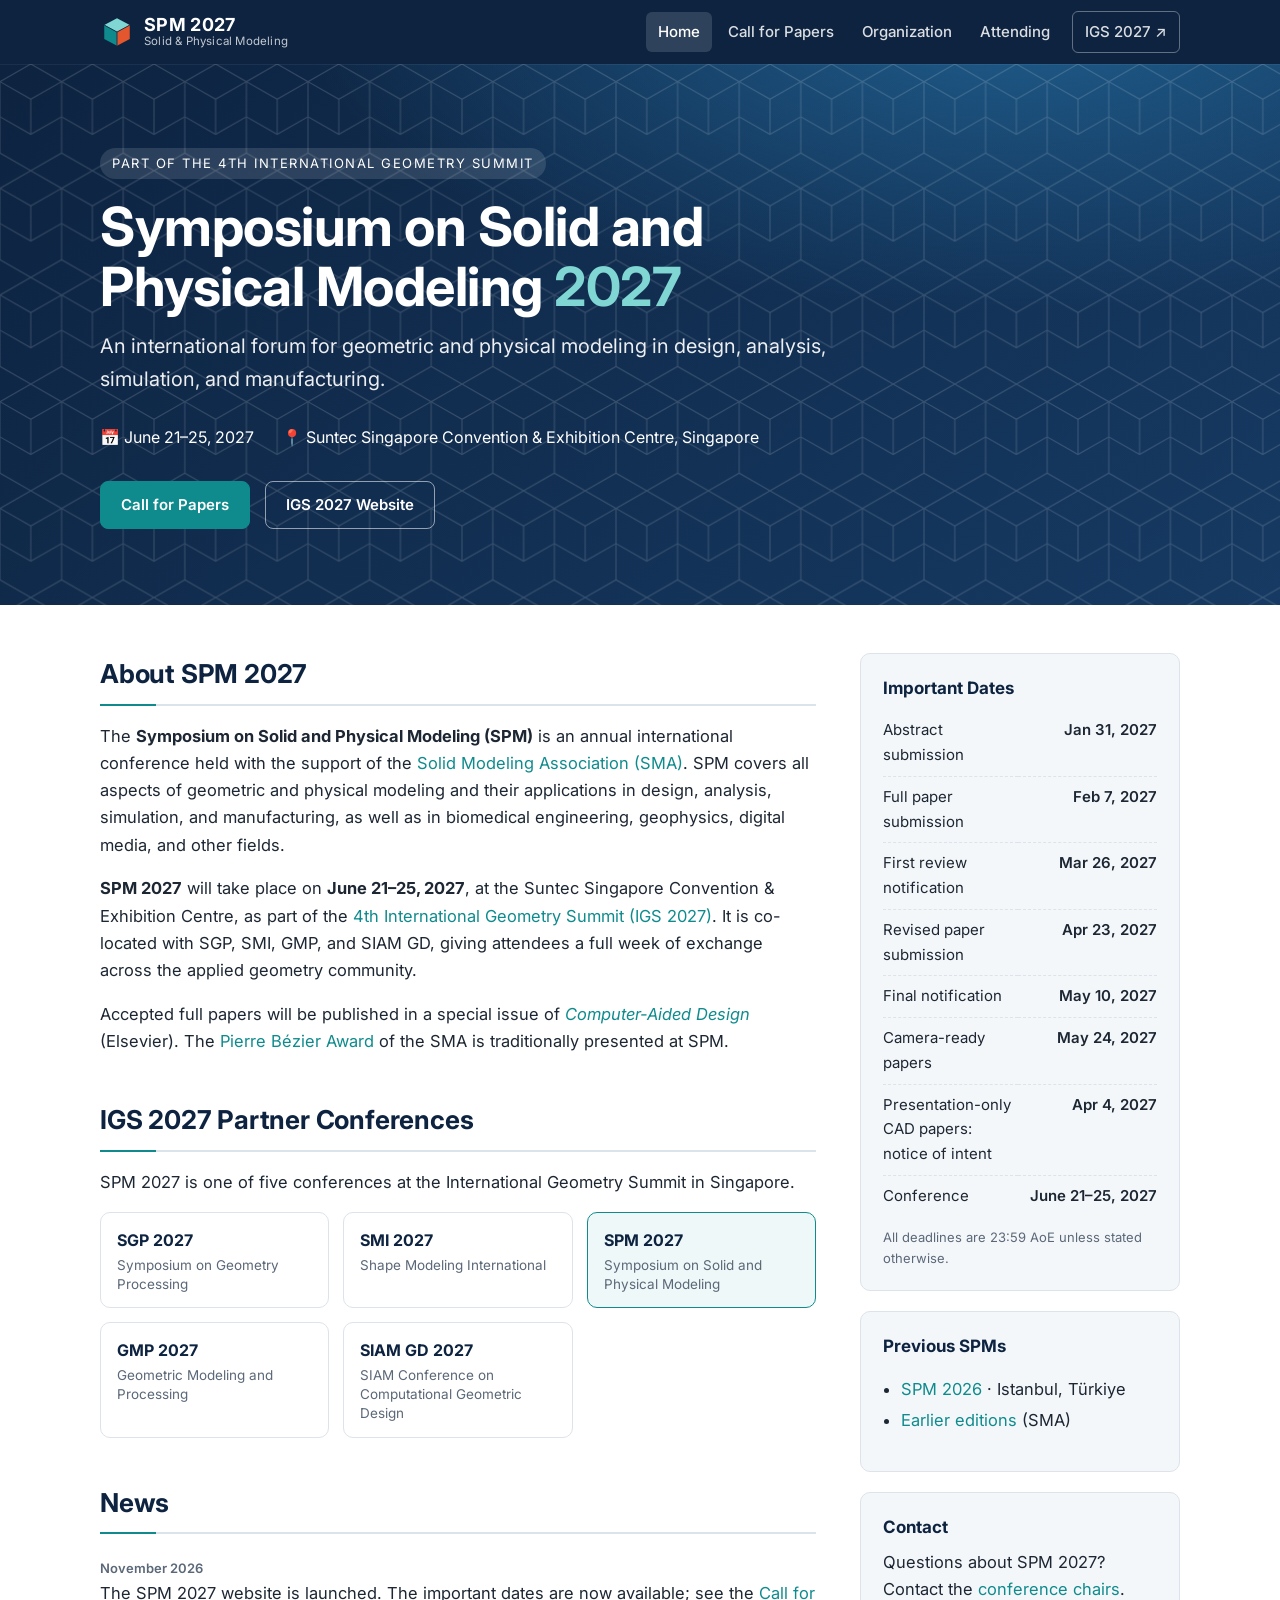
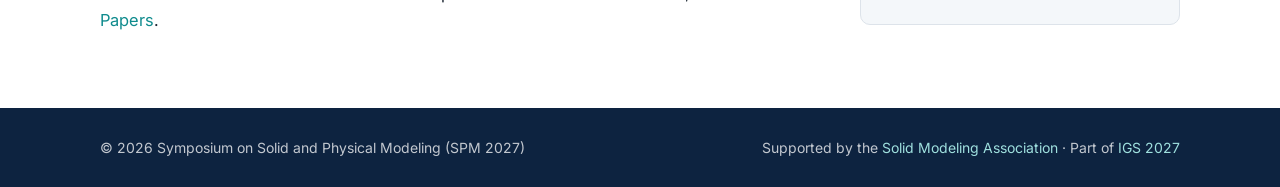
==== index.html @ 572a2ec4 "Initial SPM 2027 website Home, Call for Papers, Organization, and Attending pages.  Co-Authored-By: " ====
<!DOCTYPE html>
<html lang="en">
<head>
  <meta charset="utf-8">
  <meta name="viewport" content="width=device-width, initial-scale=1">
  <title>SPM 2027 · Symposium on Solid and Physical Modeling</title>
  <meta name="description" content="SPM 2027, the Symposium on Solid and Physical Modeling, June 21–25, 2027, Singapore, part of the International Geometry Summit (IGS 2027).">
  <link rel="icon" href="assets/logo.svg" type="image/svg+xml">
  <link rel="preconnect" href="https://fonts.googleapis.com">
  <link href="https://fonts.googleapis.com/css2?family=Inter:wght@400;500;600;700&display=swap" rel="stylesheet">
  <link rel="stylesheet" href="assets/style.css">
  <script src="assets/main.js" defer></script>
</head>
<body>

<!-- ===== Header (same on every page; update the "active" class) ===== -->
<header class="site-header">
  <div class="wrap">
    <a class="brand" href="index.html">
      <img class="logo" src="assets/logo.svg" alt="">
      <span>SPM 2027<small>Solid &amp; Physical Modeling</small></span>
    </a>
    <button class="nav-toggle" aria-label="Menu" aria-expanded="false">&#9776;</button>
    <nav class="nav">
      <a href="index.html" class="active">Home</a>
      <a href="cfp.html">Call for Papers</a>
      <a href="organization.html">Organization</a>
      <a href="attending.html">Attending</a>
      <a href="https://igs2027singapore.github.io/" class="igs">IGS 2027 &#8599;</a>
    </nav>
  </div>
</header>

<!-- ===== Hero ===== -->
<div class="hero">
  <svg class="pattern" aria-hidden="true">
    <defs>
      <pattern id="iso" width="56" height="97" patternUnits="userSpaceOnUse" patternTransform="scale(1.1)">
        <g fill="none" stroke="#ffffff" stroke-width="1">
          <polygon points="28,0 56,16 28,32 0,16"/>
          <polyline points="0,16 0,48 28,64 56,48 56,16"/>
          <line x1="28" y1="32" x2="28" y2="64"/>
          <polyline points="0,48 0,81 28,97"/>
          <polyline points="56,48 56,81 28,97"/>
        </g>
      </pattern>
    </defs>
    <rect width="100%" height="100%" fill="url(#iso)"/>
  </svg>
  <div class="wrap">
    <div class="kicker">Part of the 4th International Geometry Summit</div>
    <h1>Symposium on Solid and<br>Physical Modeling <span class="yr">2027</span></h1>
    <p class="sub">An international forum for geometric and physical modeling in design, analysis, simulation, and manufacturing.</p>
    <div class="meta">
      <div>&#128197; June 21–25, 2027</div>
      <div>&#128205; Suntec Singapore Convention &amp; Exhibition Centre, Singapore</div>
    </div>
    <a class="btn" href="cfp.html">Call for Papers</a>
    <a class="btn ghost" href="https://igs2027singapore.github.io/">IGS 2027 Website</a>
  </div>
</div>

<main>
  <div class="wrap grid">

    <!-- ===== Main column ===== -->
    <div>
      <section id="about">
        <h2>About SPM 2027</h2>
        <p>
          The <b>Symposium on Solid and Physical Modeling (SPM)</b> is an annual international conference
          held with the support of the <a href="https://www.solidmodeling.org/">Solid Modeling Association (SMA)</a>.
          SPM covers all aspects of geometric and physical modeling and their applications in design, analysis,
          simulation, and manufacturing, as well as in biomedical engineering, geophysics, digital media, and other fields.
        </p>
        <p>
          <b>SPM 2027</b> will take place on <b>June 21–25, 2027</b>, at the Suntec Singapore Convention &amp; Exhibition Centre,
          as part of the <a href="https://igs2027singapore.github.io/">4th International Geometry Summit (IGS 2027)</a>.
          It is co-located with SGP, SMI, GMP, and SIAM GD, giving attendees a full week of exchange across the applied
          geometry community.
        </p>
        <p>
          <!-- TODO: confirm publication venue for 2027 -->
          Accepted full papers will be published in a special issue of
          <a href="https://www.sciencedirect.com/journal/computer-aided-design"><i>Computer-Aided Design</i></a> (Elsevier).
          The <a href="https://www.solidmodeling.org/">Pierre Bézier Award</a> of the SMA
          is traditionally presented at SPM.
        </p>
      </section>

      <section id="partners">
        <h2>IGS 2027 Partner Conferences</h2>
        <p>SPM 2027 is one of five conferences at the International Geometry Summit in Singapore.</p>
        <div class="partners">
          <!-- TODO: add URLs for SGP and SIAM GD once their 2027 sites are live -->
          <a class="partner" href="https://igs2027singapore.github.io/"><b>SGP 2027</b><span>Symposium on Geometry Processing</span></a>
          <a class="partner" href="https://smiconf.github.io/"><b>SMI 2027</b><span>Shape Modeling International</span></a>
          <a class="partner self" href="index.html"><b>SPM 2027</b><span>Symposium on Solid and Physical Modeling</span></a>
          <a class="partner" href="https://gmp-conference-2027.github.io/gmp2027/#/"><b>GMP 2027</b><span>Geometric Modeling and Processing</span></a>
          <a class="partner" href="https://igs2027singapore.github.io/"><b>SIAM GD 2027</b><span>SIAM Conference on Computational Geometric Design</span></a>
        </div>
      </section>

      <section id="news">
        <h2>News</h2>
        <ul class="news">
          <li><time datetime="2026-11">November 2026</time>The SPM 2027 website is launched. The important dates are now available; see the <a href="cfp.html">Call for Papers</a>.</li>
        </ul>
      </section>
    </div>

    <!-- ===== Sidebar ===== -->
    <aside>
      <div class="card">
        <h3>Important Dates</h3>
        <table class="dates">
          <tr><td>Abstract submission</td><td>Jan 31, 2027</td></tr>
          <tr><td>Full paper submission</td><td>Feb 7, 2027</td></tr>
          <tr><td>First review notification</td><td>Mar 26, 2027</td></tr>
          <tr><td>Revised paper submission</td><td>Apr 23, 2027</td></tr>
          <tr><td>Final notification</td><td>May 10, 2027</td></tr>
          <tr><td>Camera-ready papers</td><td>May 24, 2027</td></tr>
          <tr><td>Presentation-only CAD papers: notice of intent</td><td>Apr 4, 2027</td></tr>
          <tr><td>Conference</td><td>June 21–25, 2027</td></tr>
        </table>
        <p class="note">All deadlines are 23:59 AoE unless stated otherwise.</p>
      </div>

      <div class="card">
        <h3>Previous SPMs</h3>
        <ul class="plain">
          <li><a href="https://spmconf2026.github.io/">SPM 2026</a> · Istanbul, Türkiye</li>
          <li><a href="https://www.solidmodeling.org/">Earlier editions</a> (SMA)</li>
        </ul>
      </div>

      <div class="card">
        <h3>Contact</h3>
        <!-- TODO: add the conference contact email -->
        <p style="margin:0">Questions about SPM 2027? Contact the <a href="organization.html">conference chairs</a>.</p>
      </div>
    </aside>

  </div>
</main>

<footer class="site-footer">
  <div class="wrap">
    <div>© <span id="year">2026</span> Symposium on Solid and Physical Modeling (SPM 2027)</div>
    <div>Supported by the <a href="https://www.solidmodeling.org/">Solid Modeling Association</a> · Part of <a href="https://igs2027singapore.github.io/">IGS 2027</a></div>
  </div>
</footer>

</body>
</html>
---- assets/style.css ----
/* SPM 2027 — shared stylesheet */
:root {
  --navy: #0d2340;
  --navy-2: #163a63;
  --accent: #0f8b8d;
  --accent-2: #e4572e;      /* small Singapore-red touch */
  --ink: #1d2733;
  --muted: #5b6878;
  --line: #dde3ea;
  --bg: #ffffff;
  --bg-soft: #f4f7fa;
  --radius: 10px;
  --maxw: 1120px;
}

* { box-sizing: border-box; }
html { scroll-behavior: smooth; }
body {
  margin: 0;
  font-family: "Inter", system-ui, -apple-system, "Segoe UI", Roboto, Helvetica, Arial, sans-serif;
  color: var(--ink);
  background: var(--bg);
  line-height: 1.65;
  font-size: 16.5px;
}
a { color: var(--accent); text-decoration: none; }
a:hover { text-decoration: underline; }
img { max-width: 100%; }

.wrap { max-width: var(--maxw); margin: 0 auto; padding: 0 20px; }

/* ---------- Header / nav ---------- */
.site-header {
  position: sticky; top: 0; z-index: 50;
  background: var(--navy);
  color: #fff;
  box-shadow: 0 1px 0 rgba(255,255,255,.06);
}
.site-header .wrap { display: flex; align-items: center; justify-content: space-between; height: 64px; }
.brand { display: flex; align-items: center; gap: 10px; color: #fff; font-weight: 700; letter-spacing: .3px; }
.brand:hover { text-decoration: none; }
.brand .logo { width: 34px; height: 34px; }
.brand small { display: block; font-weight: 400; font-size: 11.5px; opacity: .75; letter-spacing: .2px; line-height: 1.2; }
.brand span { line-height: 1.15; font-size: 18px; }

.nav { display: flex; gap: 4px; align-items: center; }
.nav a {
  color: rgba(255,255,255,.85); padding: 8px 12px; border-radius: 6px; font-size: 15px; font-weight: 500;
}
.nav a:hover { color: #fff; background: rgba(255,255,255,.08); text-decoration: none; }
.nav a.active { color: #fff; background: rgba(255,255,255,.14); }
.nav a.igs { border: 1px solid rgba(255,255,255,.35); margin-left: 6px; }

.nav-toggle {
  display: none; background: none; border: 0; color: #fff; font-size: 26px; cursor: pointer; padding: 6px 8px;
}

@media (max-width: 820px) {
  .nav-toggle { display: block; }
  .nav {
    display: none; position: absolute; top: 64px; left: 0; right: 0;
    flex-direction: column; align-items: stretch; background: var(--navy); padding: 8px 16px 16px;
  }
  .nav.open { display: flex; }
  .nav a.igs { margin-left: 0; text-align: center; }
}

/* ---------- Hero ---------- */
.hero {
  position: relative; overflow: hidden;
  background: radial-gradient(1200px 500px at 80% -10%, #1f5d8c 0%, transparent 60%),
              linear-gradient(135deg, var(--navy) 0%, var(--navy-2) 100%);
  color: #fff;
}
.hero .pattern { position: absolute; inset: 0; width: 100%; height: 100%; opacity: .16; }
.hero .wrap { position: relative; padding: 84px 20px 76px; }
.hero .kicker {
  display: inline-block; font-size: 13px; letter-spacing: 1.5px; text-transform: uppercase;
  background: rgba(255,255,255,.12); padding: 5px 12px; border-radius: 999px; margin-bottom: 18px;
}
.hero h1 { font-size: clamp(32px, 5vw, 54px); line-height: 1.1; margin: 0 0 14px; letter-spacing: -.5px; }
.hero h1 .yr { color: #7fd6d3; }
.hero p.sub { font-size: clamp(16px, 2vw, 20px); margin: 0 0 28px; opacity: .92; max-width: 760px; }
.hero .meta { display: flex; flex-wrap: wrap; gap: 12px 28px; font-size: 16px; margin-bottom: 30px; }
.hero .meta div { display: flex; align-items: center; gap: 8px; }
.btn {
  display: inline-block; padding: 11px 20px; border-radius: 8px; font-weight: 600; font-size: 15px;
  background: var(--accent); color: #fff; border: 1px solid var(--accent);
}
.btn:hover { text-decoration: none; filter: brightness(1.08); }
.btn.ghost { background: transparent; border-color: rgba(255,255,255,.55); color: #fff; }
.btn + .btn { margin-left: 10px; }

.page-hero { background: linear-gradient(135deg, var(--navy) 0%, var(--navy-2) 100%); color: #fff; }
.page-hero .wrap { padding: 44px 20px 40px; }
.page-hero h1 { margin: 0; font-size: clamp(26px, 4vw, 38px); }
.page-hero p { margin: 6px 0 0; opacity: .85; }

/* ---------- Layout ---------- */
main { padding: 48px 0 64px; }
.grid { display: grid; grid-template-columns: minmax(0, 1fr) 320px; gap: 44px; }
@media (max-width: 920px) { .grid { grid-template-columns: 1fr; } }

section + section { margin-top: 44px; }
h2 {
  font-size: 26px; margin: 0 0 14px; color: var(--navy); letter-spacing: -.2px;
  padding-bottom: 8px; border-bottom: 2px solid var(--line); position: relative;
}
h2::after { content: ""; position: absolute; left: 0; bottom: -2px; width: 56px; height: 2px; background: var(--accent); }
h3 { font-size: 19px; color: var(--navy); margin: 26px 0 8px; }

.card {
  background: var(--bg-soft); border: 1px solid var(--line); border-radius: var(--radius); padding: 20px 22px;
}
.card + .card { margin-top: 20px; }
.card h3 { margin-top: 0; }

aside .card h3 { font-size: 17px; }

/* Important dates */
table.dates { width: 100%; border-collapse: collapse; font-size: 15px; }
table.dates td { padding: 8px 0; border-bottom: 1px dashed var(--line); vertical-align: top; }
table.dates td:last-child { text-align: right; font-weight: 600; white-space: nowrap; padding-left: 12px; }
table.dates tr:last-child td { border-bottom: 0; }
.note { font-size: 13px; color: var(--muted); margin: 10px 0 0; }

.tba { color: var(--accent-2); font-weight: 600; }

/* Topics list */
ul.topics { columns: 2; column-gap: 32px; padding-left: 18px; margin: 10px 0 0; }
ul.topics li { break-inside: avoid; margin-bottom: 4px; }
@media (max-width: 640px) { ul.topics { columns: 1; } }

/* News */
ul.news { list-style: none; padding: 0; margin: 0; }
ul.news li { padding: 10px 0; border-bottom: 1px solid var(--line); }
ul.news li:last-child { border-bottom: 0; }
ul.news time { display: block; font-size: 13px; color: var(--muted); font-weight: 600; }

/* Partner conferences */
.partners { display: grid; grid-template-columns: repeat(auto-fill, minmax(190px, 1fr)); gap: 14px; margin-top: 14px; }
.partner {
  display: block; border: 1px solid var(--line); border-radius: var(--radius); padding: 14px 16px; color: var(--ink);
  background: #fff; transition: border-color .15s, box-shadow .15s;
}
.partner:hover { text-decoration: none; border-color: var(--accent); box-shadow: 0 4px 14px rgba(13,35,64,.08); }
.partner b { display: block; color: var(--navy); font-size: 16px; }
.partner span { font-size: 13.5px; color: var(--muted); line-height: 1.4; display: block; margin-top: 2px; }
.partner.self { border-color: var(--accent); background: #eef8f8; }

/* People */
.people { display: grid; grid-template-columns: repeat(auto-fill, minmax(230px, 1fr)); gap: 16px; margin-top: 12px; }
.person {
  border: 1px solid var(--line); border-radius: var(--radius); padding: 18px; background: #fff;
  display: flex; gap: 14px; align-items: center;
}
.avatar {
  flex: 0 0 52px; width: 52px; height: 52px; border-radius: 50%;
  background: linear-gradient(135deg, var(--navy-2), var(--accent));
  color: #fff; display: flex; align-items: center; justify-content: center; font-weight: 700; font-size: 17px;
}
.avatar img { width: 100%; height: 100%; border-radius: 50%; object-fit: cover; }
.person b { display: block; color: var(--navy); }
.person span { font-size: 14px; color: var(--muted); line-height: 1.4; display: block; }

ul.plain { padding-left: 18px; }
ul.plain li { margin-bottom: 4px; }

/* Footer */
.site-footer { background: var(--navy); color: rgba(255,255,255,.75); font-size: 14px; }
.site-footer .wrap { padding: 28px 20px; display: flex; flex-wrap: wrap; justify-content: space-between; gap: 12px; }
.site-footer a { color: #9fe0de; }
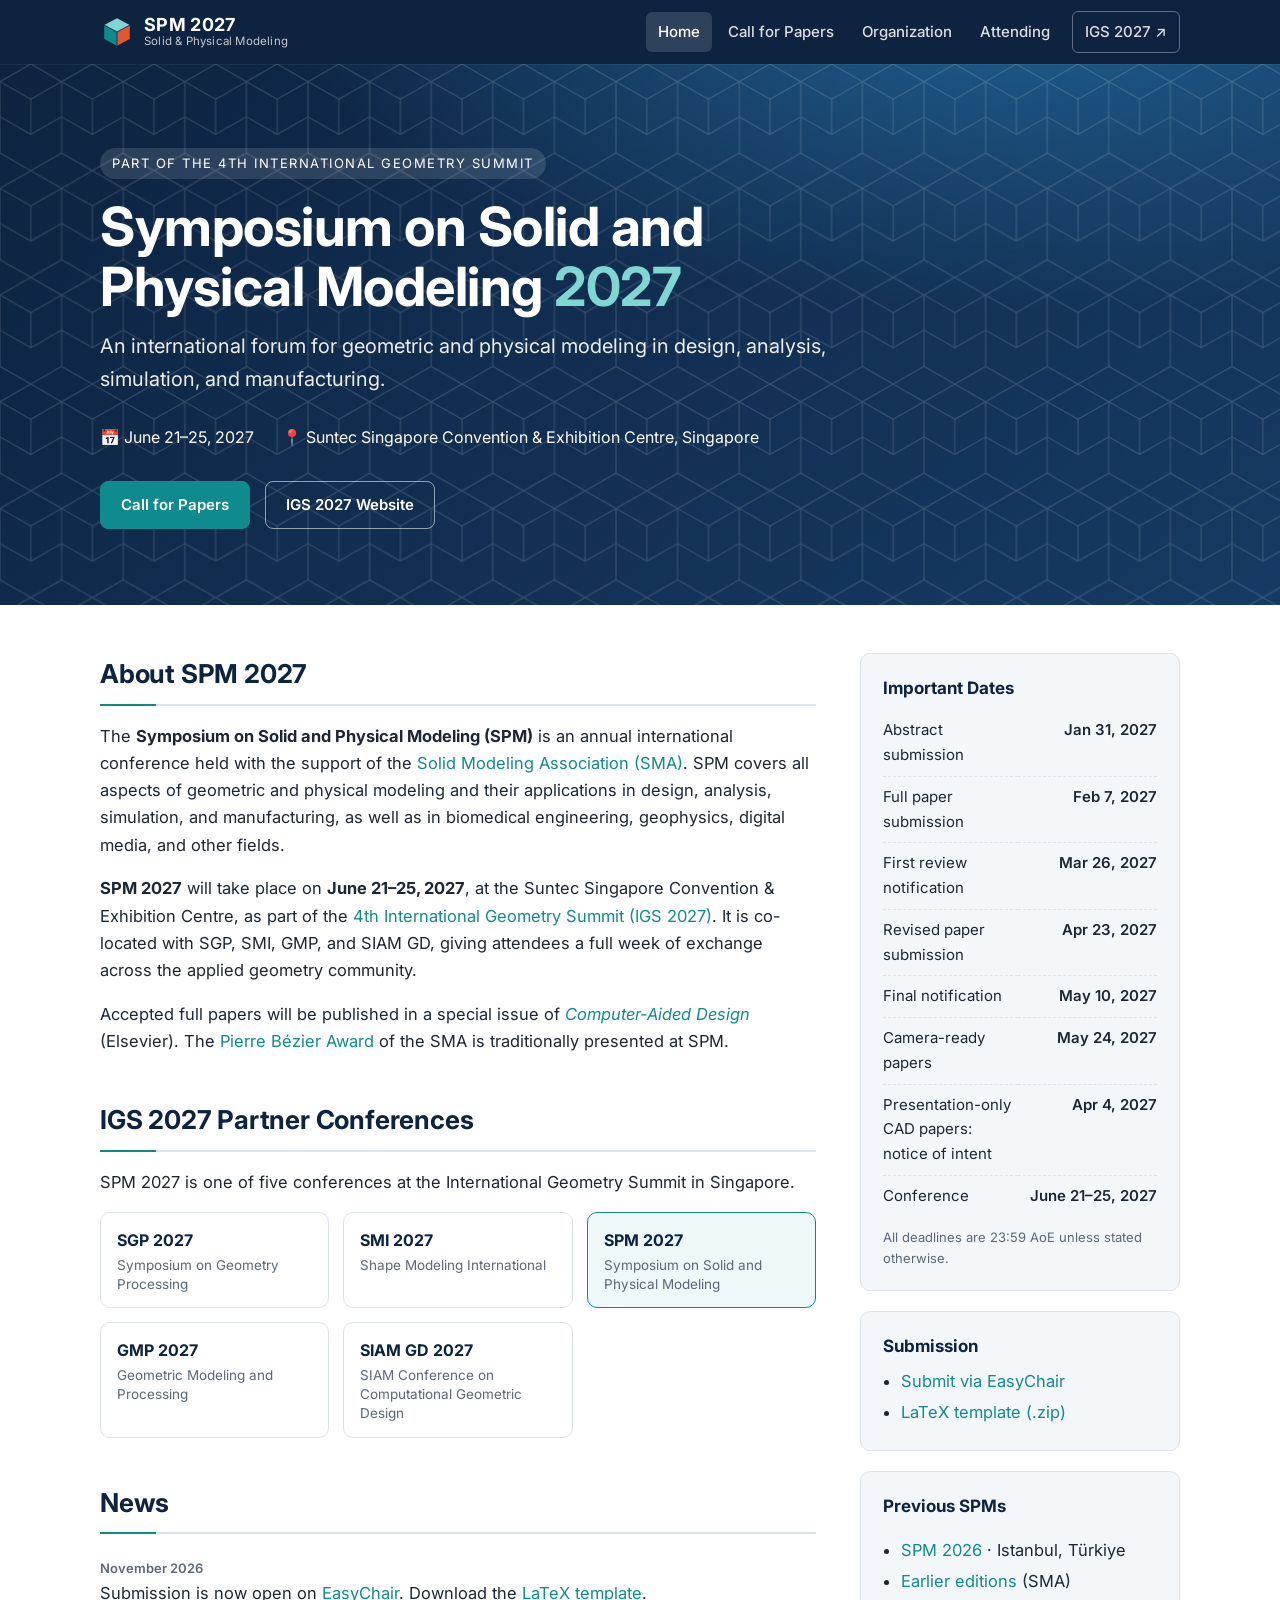
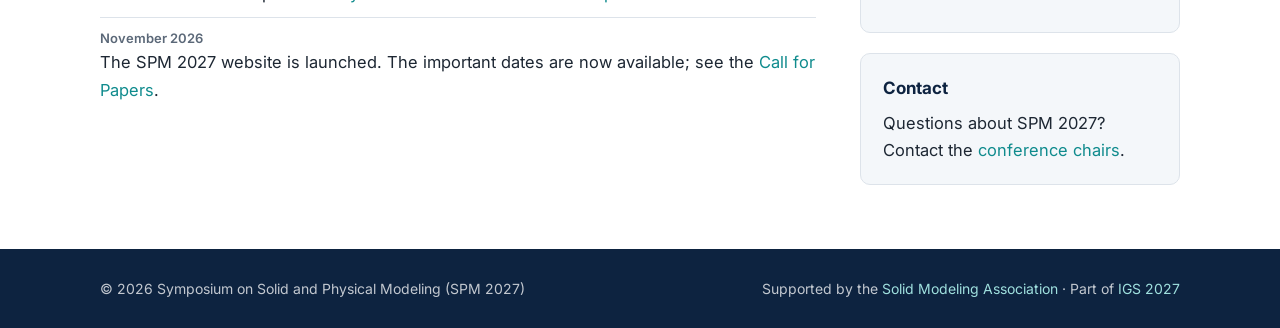
==== commit 0029267d: "Add EasyChair submission link and LaTeX template download Co-Authored-By: Claude Opus 5.5 <noreply@a" ====
--- a/index.html
+++ b/index.html
@@ -69,7 +69,7 @@
         <h2>About SPM 2027</h2>
         <p>
           The <b>Symposium on Solid and Physical Modeling (SPM)</b> is an annual international conference
-          held with the support of the <a href="https://www.solidmodeling.org/">Solid Modeling Association (SMA)</a>.
+          held with the support of the <a href="https://solidmodeling.org/">Solid Modeling Association (SMA)</a>.
           SPM covers all aspects of geometric and physical modeling and their applications in design, analysis,
           simulation, and manufacturing, as well as in biomedical engineering, geophysics, digital media, and other fields.
         </p>
@@ -83,7 +83,7 @@
           <!-- TODO: confirm publication venue for 2027 -->
           Accepted full papers will be published in a special issue of
           <a href="https://www.sciencedirect.com/journal/computer-aided-design"><i>Computer-Aided Design</i></a> (Elsevier).
-          The <a href="https://www.solidmodeling.org/">Pierre Bézier Award</a> of the SMA
+          The <a href="https://solidmodeling.org/awards/bezier-award/">Pierre Bézier Award</a> of the SMA
           is traditionally presented at SPM.
         </p>
       </section>
@@ -104,6 +104,7 @@
       <section id="news">
         <h2>News</h2>
         <ul class="news">
+          <li><time datetime="2026-11">November 2026</time>Submission is now open on <a href="https://easychair.org/conferences/?conf=spm2027012">EasyChair</a>. Download the <a href="assets/docs/SPM2027_Template.zip" download>LaTeX template</a>.</li>
           <li><time datetime="2026-11">November 2026</time>The SPM 2027 website is launched. The important dates are now available; see the <a href="cfp.html">Call for Papers</a>.</li>
         </ul>
       </section>
@@ -127,10 +128,18 @@
       </div>
 
       <div class="card">
+        <h3>Submission</h3>
+        <ul class="plain" style="margin:0">
+          <li><a href="https://easychair.org/conferences/?conf=spm2027012">Submit via EasyChair</a></li>
+          <li><a href="assets/docs/SPM2027_Template.zip" download>LaTeX template (.zip)</a></li>
+        </ul>
+      </div>
+
+      <div class="card">
         <h3>Previous SPMs</h3>
         <ul class="plain">
           <li><a href="https://spmconf2026.github.io/">SPM 2026</a> · Istanbul, Türkiye</li>
-          <li><a href="https://www.solidmodeling.org/">Earlier editions</a> (SMA)</li>
+          <li><a href="https://solidmodeling.org/spm-conferences/">Earlier editions</a> (SMA)</li>
         </ul>
       </div>
 
@@ -147,7 +156,7 @@
 <footer class="site-footer">
   <div class="wrap">
     <div>© <span id="year">2026</span> Symposium on Solid and Physical Modeling (SPM 2027)</div>
-    <div>Supported by the <a href="https://www.solidmodeling.org/">Solid Modeling Association</a> · Part of <a href="https://igs2027singapore.github.io/">IGS 2027</a></div>
+    <div>Supported by the <a href="https://solidmodeling.org/">Solid Modeling Association</a> · Part of <a href="https://igs2027singapore.github.io/">IGS 2027</a></div>
   </div>
 </footer>
 
--- a/assets/style.css
+++ b/assets/style.css
@@ -90,6 +90,8 @@
 .btn:hover { text-decoration: none; filter: brightness(1.08); }
 .btn.ghost { background: transparent; border-color: rgba(255,255,255,.55); color: #fff; }
 .btn + .btn { margin-left: 10px; }
+.btn.outline { background: transparent; color: var(--accent); }
+.btn.outline:hover { background: #eef8f8; }
 
 .page-hero { background: linear-gradient(135deg, var(--navy) 0%, var(--navy-2) 100%); color: #fff; }
 .page-hero .wrap { padding: 44px 20px 40px; }
@@ -149,13 +151,14 @@
 .partner.self { border-color: var(--accent); background: #eef8f8; }
 
 /* People */
-.people { display: grid; grid-template-columns: repeat(auto-fill, minmax(230px, 1fr)); gap: 16px; margin-top: 12px; }
+.people { display: grid; grid-template-columns: repeat(auto-fill, minmax(260px, 1fr)); gap: 16px; margin-top: 12px; }
 .person {
   border: 1px solid var(--line); border-radius: var(--radius); padding: 18px; background: #fff;
-  display: flex; gap: 14px; align-items: center;
+  display: flex; gap: 16px; align-items: center;
 }
 .avatar {
-  flex: 0 0 52px; width: 52px; height: 52px; border-radius: 50%;
+  flex: 0 0 88px; width: 88px; height: 88px; border-radius: 50%; overflow: hidden;
+  box-shadow: 0 0 0 3px #fff, 0 0 0 4px var(--line);
   background: linear-gradient(135deg, var(--navy-2), var(--accent));
   color: #fff; display: flex; align-items: center; justify-content: center; font-weight: 700; font-size: 17px;
 }
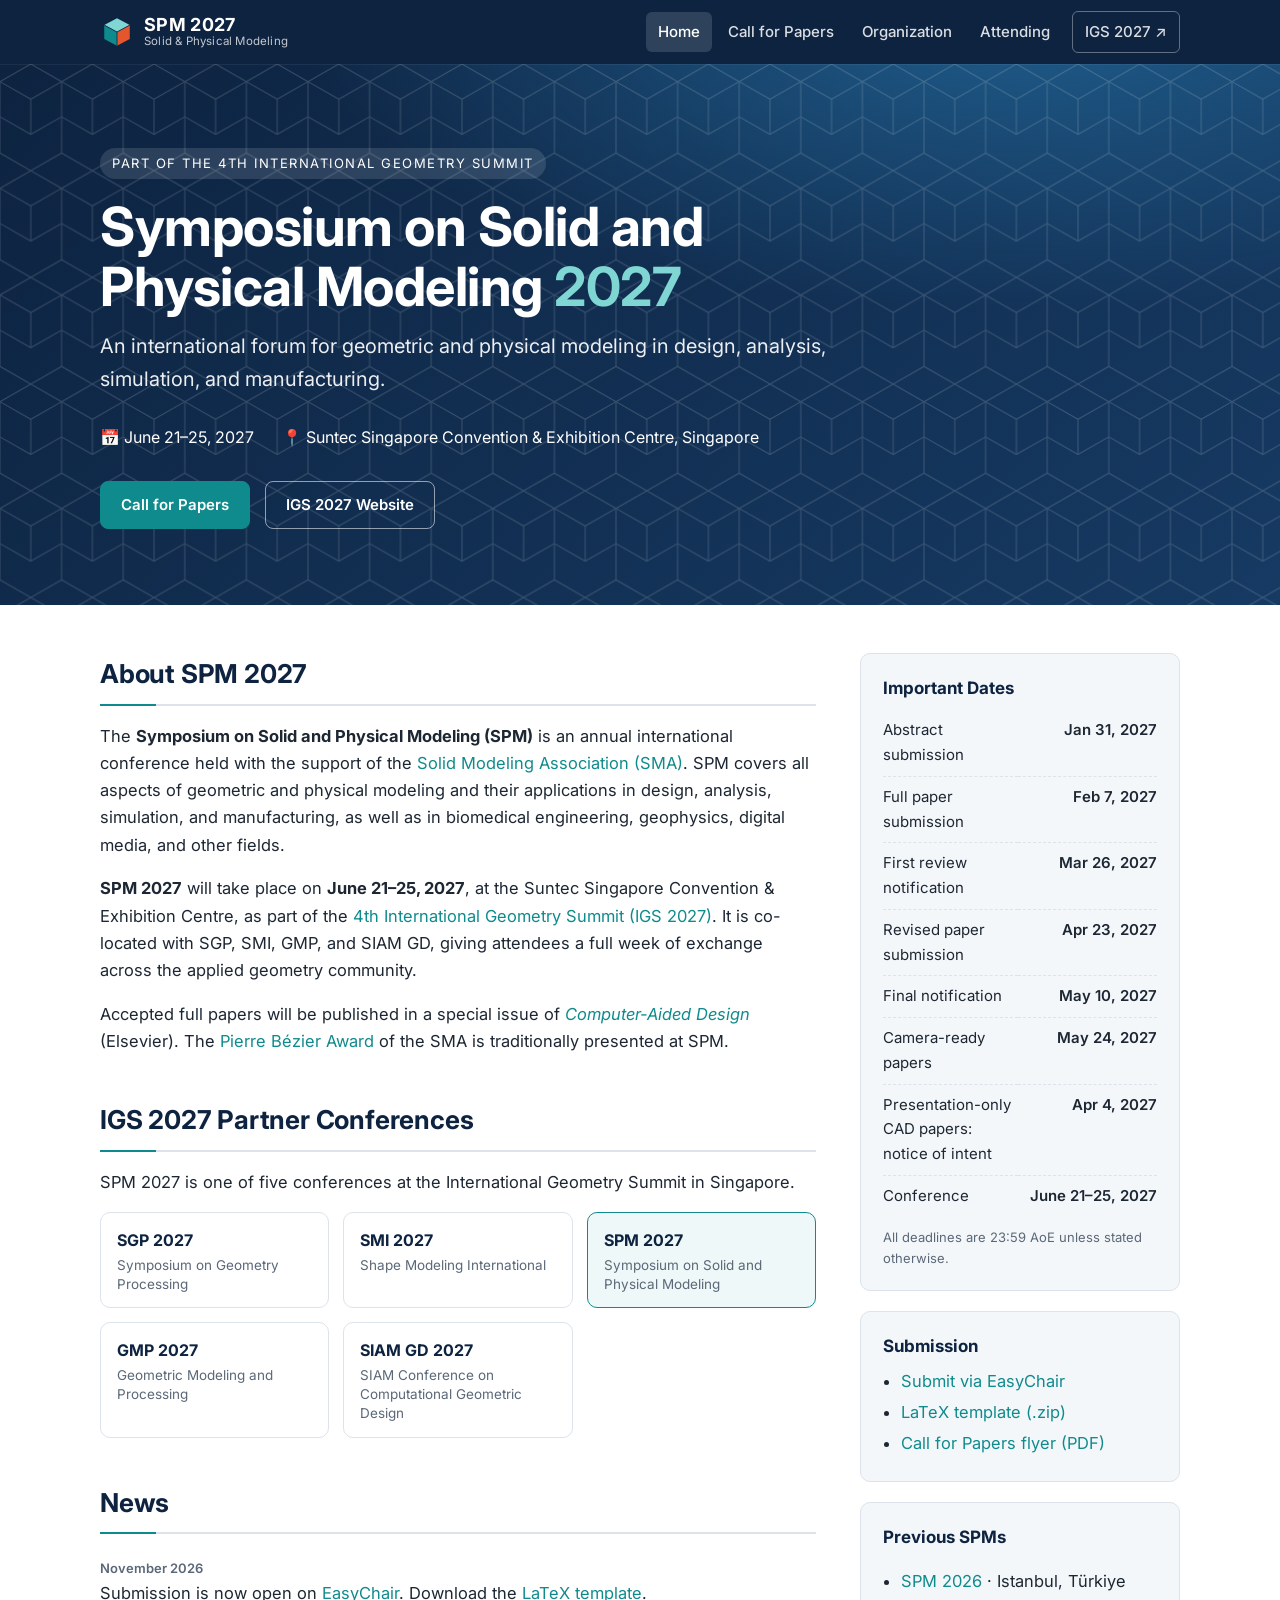
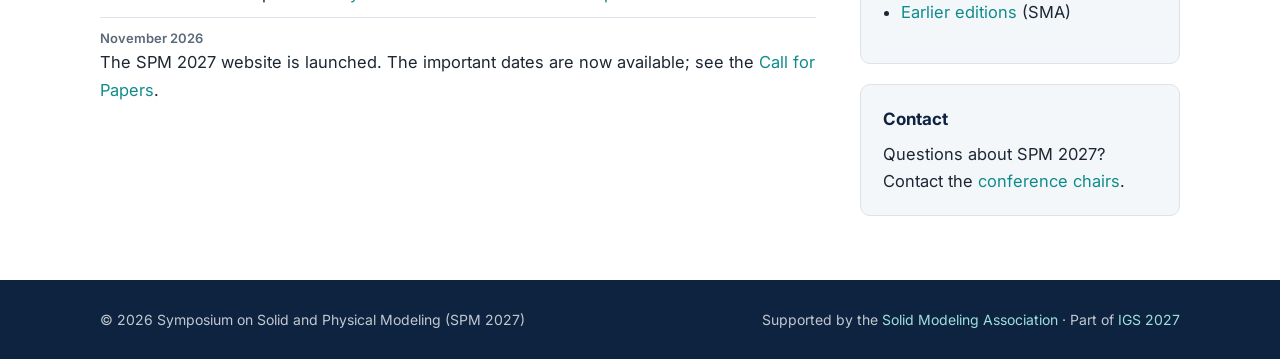
==== commit e17f4880: "Add CFP flyer and 12-page limit Co-Authored-By: Claude Opus 5.5 <noreply@anthropic.com>" ====
--- a/index.html
+++ b/index.html
@@ -132,6 +132,7 @@
         <ul class="plain" style="margin:0">
           <li><a href="https://easychair.org/conferences/?conf=spm2027012">Submit via EasyChair</a></li>
           <li><a href="assets/docs/SPM2027_Template.zip" download>LaTeX template (.zip)</a></li>
+          <li><a href="assets/docs/SPM2027_Flyer.pdf">Call for Papers flyer (PDF)</a></li>
         </ul>
       </div>
 
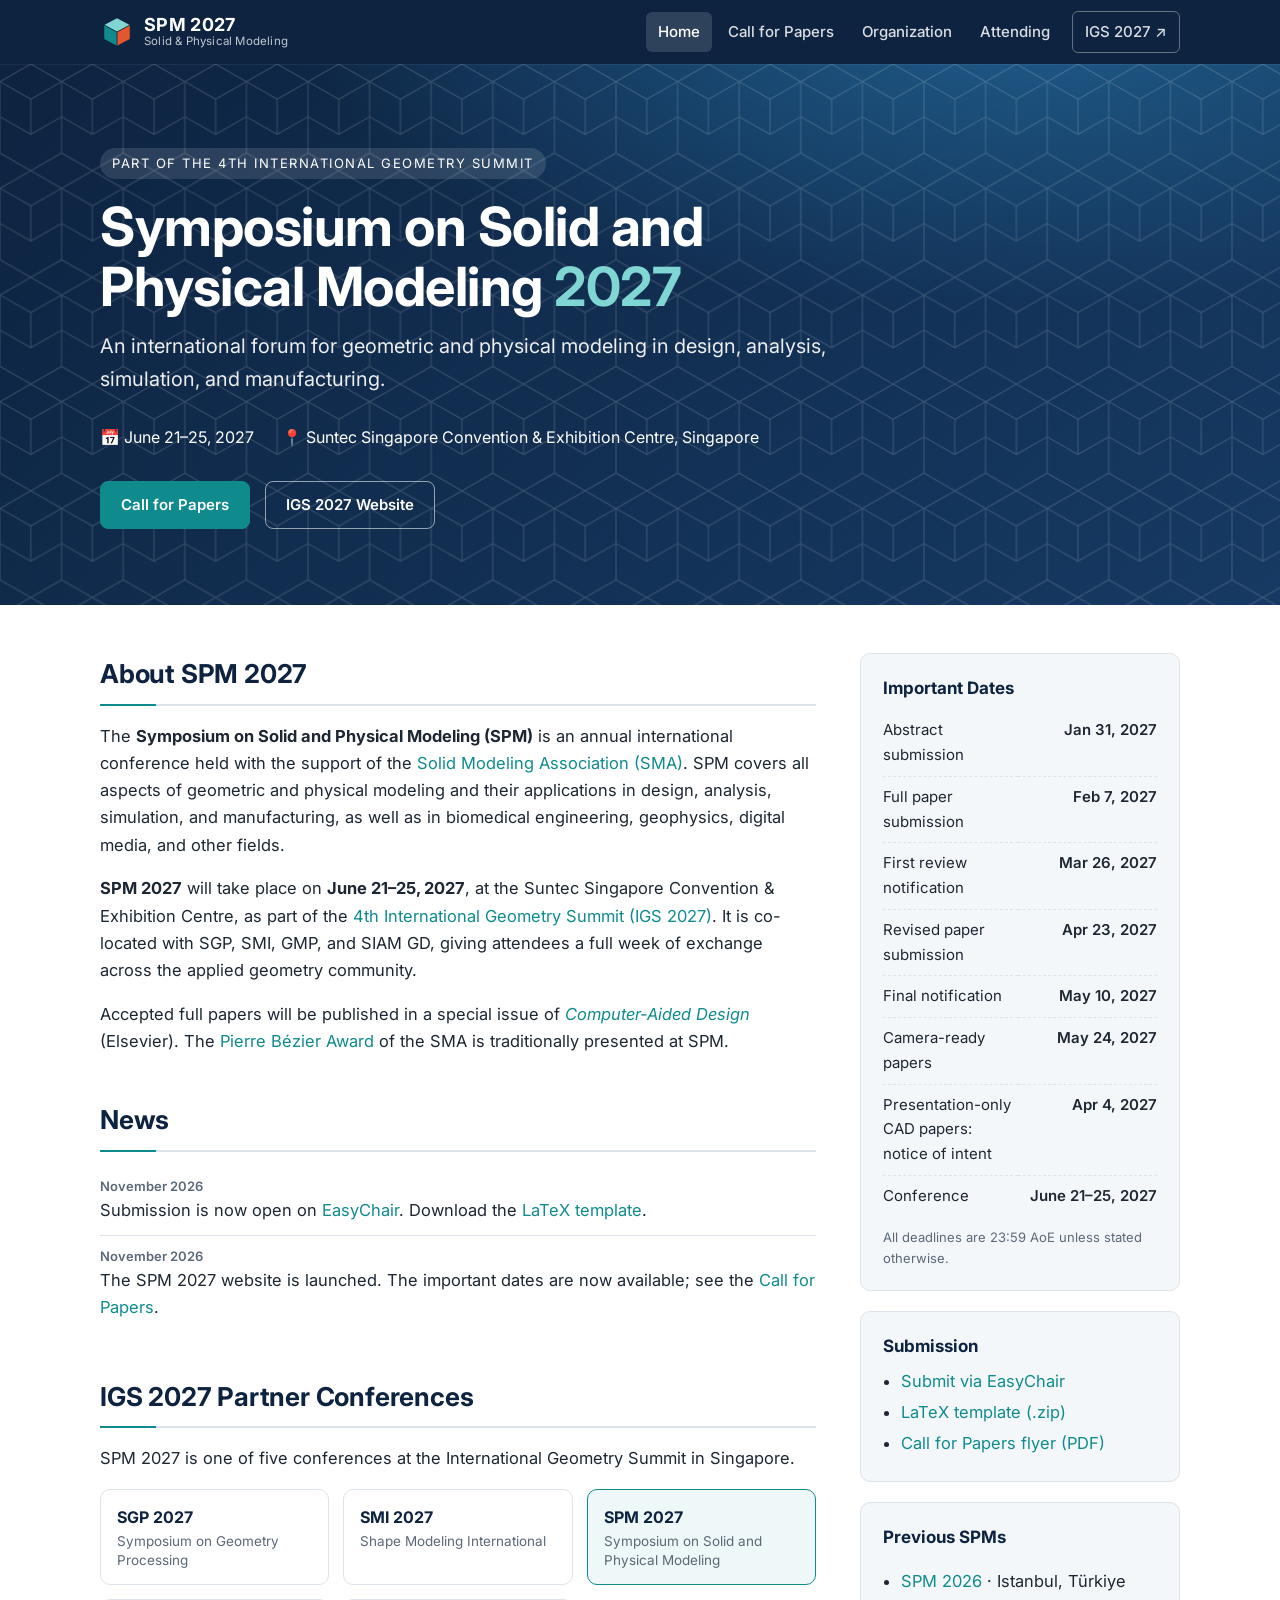
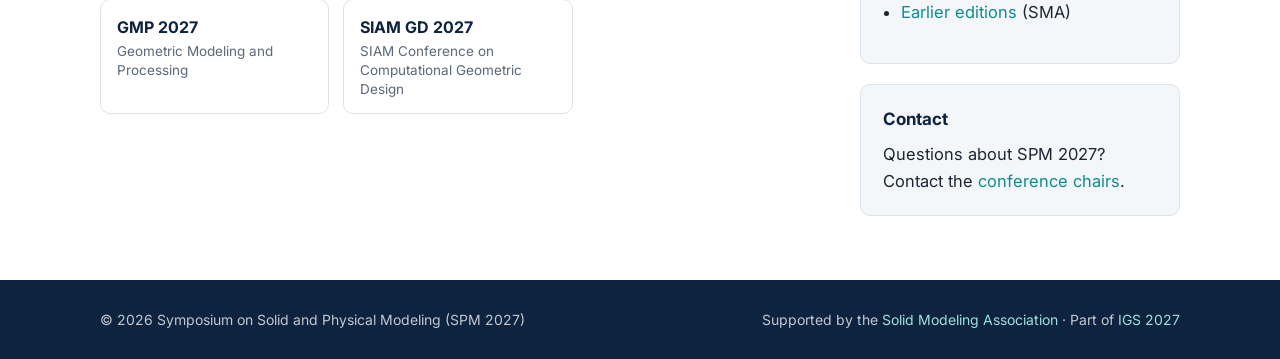
==== commit 8b063c2a: "Move News above partner conferences on home page Co-Authored-By: Claude Opus 5.5 <noreply@anthropic." ====
--- a/index.html
+++ b/index.html
@@ -88,6 +88,14 @@
         </p>
       </section>
 
+      <section id="news">
+        <h2>News</h2>
+        <ul class="news">
+          <li><time datetime="2026-11">November 2026</time>Submission is now open on <a href="https://easychair.org/conferences/?conf=spm2027012">EasyChair</a>. Download the <a href="assets/docs/SPM2027_Template.zip" download>LaTeX template</a>.</li>
+          <li><time datetime="2026-11">November 2026</time>The SPM 2027 website is launched. The important dates are now available; see the <a href="cfp.html">Call for Papers</a>.</li>
+        </ul>
+      </section>
+
       <section id="partners">
         <h2>IGS 2027 Partner Conferences</h2>
         <p>SPM 2027 is one of five conferences at the International Geometry Summit in Singapore.</p>
@@ -99,14 +107,6 @@
           <a class="partner" href="https://gmp-conference-2027.github.io/gmp2027/#/"><b>GMP 2027</b><span>Geometric Modeling and Processing</span></a>
           <a class="partner" href="https://igs2027singapore.github.io/"><b>SIAM GD 2027</b><span>SIAM Conference on Computational Geometric Design</span></a>
         </div>
-      </section>
-
-      <section id="news">
-        <h2>News</h2>
-        <ul class="news">
-          <li><time datetime="2026-11">November 2026</time>Submission is now open on <a href="https://easychair.org/conferences/?conf=spm2027012">EasyChair</a>. Download the <a href="assets/docs/SPM2027_Template.zip" download>LaTeX template</a>.</li>
-          <li><time datetime="2026-11">November 2026</time>The SPM 2027 website is launched. The important dates are now available; see the <a href="cfp.html">Call for Papers</a>.</li>
-        </ul>
       </section>
     </div>
 
